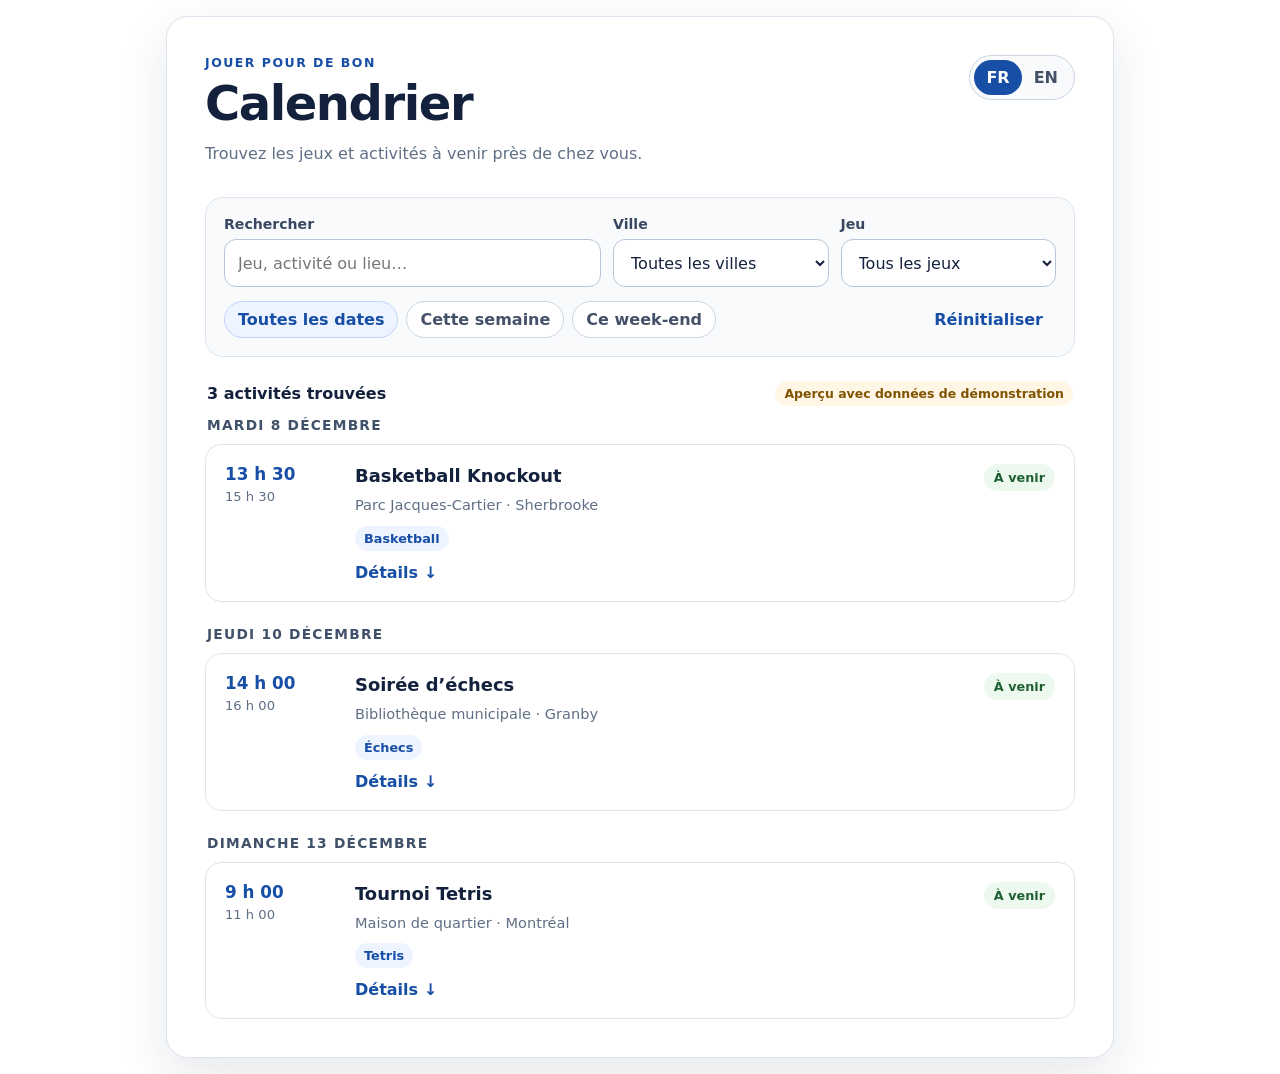
==== index.html @ 438f0da7 "Bust calendar asset cache after rollback" ====
<!doctype html>
<html lang="fr">
<head>
  <meta charset="utf-8" />
  <meta name="viewport" content="width=device-width, initial-scale=1" />
  <title>Calendrier — Jouer pour de bon</title>
  <link rel="stylesheet" href="styles.css?v=20260806-2207" />
</head>
<body>
  <main class="calendar-shell">
    <section class="calendar-card" aria-labelledby="calendarTitle">
      <div class="top-bar">
        <div>
          <p class="eyebrow" data-i18n="eyebrow">Jouer pour de bon</p>
          <h1 id="calendarTitle" data-i18n="title">Calendrier</h1>
          <p class="intro" data-i18n="intro">Trouvez les jeux et activités à venir près de chez vous.</p>
        </div>
        <div class="language-toggle" aria-label="Language / Langue">
          <button class="language-button active" type="button" data-lang="fr" aria-pressed="true">FR</button>
          <button class="language-button" type="button" data-lang="en" aria-pressed="false">EN</button>
        </div>
      </div>

      <section class="controls" aria-label="Calendar filters / Filtres du calendrier">
        <div class="search-row">
          <div class="field">
            <label for="searchInput" data-i18n="searchLabel">Rechercher</label>
            <input id="searchInput" type="search" autocomplete="off" placeholder="Jeu, activité ou lieu…" data-i18n-placeholder="searchPlaceholder" />
          </div>
          <div class="field">
            <label for="citySelect" data-i18n="cityLabel">Ville</label>
            <select id="citySelect"></select>
          </div>
          <div class="field">
            <label for="gameSelect" data-i18n="gameLabel">Jeu</label>
            <select id="gameSelect"></select>
          </div>
        </div>

        <div class="date-row">
          <div class="date-filters" role="group" aria-label="Date range / Période">
            <button class="filter-chip active" type="button" data-range="all" data-i18n="allDates">Toutes les dates</button>
            <button class="filter-chip" type="button" data-range="week" data-i18n="thisWeek">Cette semaine</button>
            <button class="filter-chip" type="button" data-range="weekend" data-i18n="thisWeekend">Ce week-end</button>
          </div>
          <button id="resetButton" class="reset-button" type="button" data-i18n="reset">Réinitialiser</button>
        </div>
      </section>

      <div class="status-row">
        <p id="resultCount" class="result-count" aria-live="polite"></p>
        <span id="connectionNote" class="connection-note" data-i18n="demoMode">Aperçu avec données de démonstration</span>
      </div>

      <div id="message" class="message" hidden></div>
      <div id="events" class="events" aria-live="polite"></div>
    </section>
  </main>

  <script src="i18n.js?v=20260806-2207"></script>
  <script src="demo.js?v=20260806-2207"></script>
  <script src="render.js?v=20260806-2207"></script>
  <script src="script.js?v=20260806-2207"></script>
</body>
</html>
---- styles.css ----
* { box-sizing: border-box; }

:root {
  font-family: Inter, ui-sans-serif, system-ui, -apple-system, BlinkMacSystemFont, "Segoe UI", sans-serif;
  color: #14213d;
  background: transparent;
  font-synthesis: none;
  --blue: #174ea6;
  --blue-bright: #1a66ff;
  --blue-soft: #eef4ff;
  --ink: #14213d;
  --muted: #5f6f86;
  --line: #dce4ef;
  --surface: #ffffff;
  --surface-soft: #f8fafc;
  --success-bg: #edf8ef;
  --success-text: #1f6033;
  --danger: #a61b1b;
  --shadow: 0 18px 50px rgba(20, 33, 61, 0.10);
}

body {
  margin: 0;
  min-width: 320px;
  background: transparent;
}

button, input, select { font: inherit; }
button, select { cursor: pointer; }

.calendar-shell {
  width: min(100%, 980px);
  margin: 0 auto;
  padding: 16px;
}

.calendar-card {
  background: var(--surface);
  border: 1px solid var(--line);
  border-radius: 22px;
  padding: clamp(20px, 4vw, 38px);
  box-shadow: var(--shadow);
}

.top-bar {
  display: flex;
  align-items: flex-start;
  justify-content: space-between;
  gap: 18px;
}

.eyebrow {
  margin: 0 0 8px;
  color: var(--blue);
  font-size: .78rem;
  font-weight: 850;
  letter-spacing: .12em;
  text-transform: uppercase;
}

h1 {
  margin: 0;
  font-size: clamp(1.9rem, 5vw, 3rem);
  line-height: 1.05;
  letter-spacing: -.03em;
}

.intro {
  max-width: 720px;
  margin: 14px 0 0;
  color: var(--muted);
  line-height: 1.55;
}

.language-toggle {
  display: inline-flex;
  flex: 0 0 auto;
  padding: 4px;
  border: 1px solid #cbd5e1;
  border-radius: 999px;
  background: var(--surface-soft);
}

.language-button {
  min-width: 45px;
  border: 0;
  border-radius: 999px;
  padding: 8px 12px;
  color: #445168;
  background: transparent;
  font-weight: 800;
}

.language-button.active {
  color: #fff;
  background: var(--blue);
}

.controls {
  display: grid;
  gap: 14px;
  margin-top: 30px;
  padding: 18px;
  border: 1px solid var(--line);
  border-radius: 18px;
  background: var(--surface-soft);
}

.search-row {
  display: grid;
  grid-template-columns: minmax(0, 1.4fr) minmax(170px, .8fr) minmax(170px, .8fr);
  gap: 12px;
}

.field {
  display: grid;
  gap: 7px;
}

label {
  font-size: .88rem;
  font-weight: 800;
  color: #394860;
}

input, select {
  width: 100%;
  min-height: 48px;
  border: 1px solid #b8c5d6;
  border-radius: 12px;
  padding: 10px 13px;
  color: var(--ink);
  background: #fff;
}

input:focus, select:focus {
  outline: 3px solid rgba(26, 102, 255, .16);
  border-color: var(--blue-bright);
}

.date-row {
  display: flex;
  align-items: center;
  justify-content: space-between;
  gap: 12px;
  flex-wrap: wrap;
}

.date-filters {
  display: flex;
  gap: 8px;
  flex-wrap: wrap;
}

.filter-chip, .reset-button {
  border: 1px solid #cbd5e1;
  border-radius: 999px;
  padding: 8px 13px;
  color: #445168;
  background: #fff;
  font-weight: 750;
}

.filter-chip.active {
  border-color: #bfd2fb;
  color: var(--blue);
  background: var(--blue-soft);
}

.reset-button {
  border: 0;
  color: var(--blue);
  background: transparent;
}

.status-row {
  display: flex;
  align-items: center;
  justify-content: space-between;
  gap: 12px;
  margin: 22px 2px 10px;
  min-height: 28px;
}

.result-count {
  margin: 0;
  font-weight: 800;
}

.connection-note {
  display: none;
  padding: 5px 9px;
  border-radius: 999px;
  color: #805300;
  background: #fff6e5;
  font-size: .78rem;
  font-weight: 800;
}

.connection-note.visible { display: inline-flex; }

.message {
  margin: 18px 0 0;
  padding: 14px 16px;
  border-radius: 12px;
  background: var(--surface-soft);
  color: var(--muted);
  line-height: 1.45;
}

.message.error {
  color: #991b1b;
  background: #fdecec;
}

.events { display: grid; gap: 24px; }

.day-group {
  display: grid;
  gap: 11px;
}

.day-heading {
  margin: 0;
  padding: 0 2px;
  color: #40516a;
  font-size: .86rem;
  font-weight: 900;
  letter-spacing: .09em;
  text-transform: uppercase;
}

.event-card {
  border: 1px solid var(--line);
  border-radius: 16px;
  background: #fff;
  overflow: hidden;
  transition: transform 160ms ease, box-shadow 160ms ease, border-color 160ms ease;
}

.event-card:hover {
  transform: translateY(-1px);
  border-color: #c8d5e6;
  box-shadow: 0 10px 28px rgba(20, 33, 61, .08);
}

.event-main {
  display: grid;
  grid-template-columns: 112px minmax(0, 1fr) auto;
  gap: 18px;
  align-items: center;
  padding: 19px;
}

.event-time {
  display: grid;
  gap: 5px;
  align-self: start;
}

.event-time strong {
  color: var(--blue);
  font-size: 1.05rem;
}

.event-time span {
  color: var(--muted);
  font-size: .82rem;
}

.event-content { min-width: 0; }

.event-title {
  margin: 0;
  font-size: 1.12rem;
  line-height: 1.3;
}

.event-meta {
  display: flex;
  flex-wrap: wrap;
  gap: 6px 12px;
  margin-top: 8px;
  color: var(--muted);
  font-size: .91rem;
  line-height: 1.4;
}

.game-tags {
  display: flex;
  flex-wrap: wrap;
  gap: 6px;
  margin-top: 10px;
}

.game-tag {
  padding: 5px 9px;
  border-radius: 999px;
  color: var(--blue);
  background: var(--blue-soft);
  font-size: .8rem;
  font-weight: 800;
}

.event-status {
  align-self: start;
  white-space: nowrap;
  padding: 6px 10px;
  border-radius: 999px;
  color: var(--success-text);
  background: var(--success-bg);
  font-size: .8rem;
  font-weight: 850;
}

.details-button {
  display: inline-flex;
  align-items: center;
  gap: 6px;
  margin-top: 12px;
  border: 0;
  padding: 0;
  color: var(--blue);
  background: transparent;
  font-weight: 850;
}

.event-details {
  display: none;
  padding: 0 19px 19px 149px;
  color: #52627a;
  line-height: 1.55;
}

.event-details.open { display: block; }
.event-details p { margin: 0; }

button:focus-visible {
  outline: 3px solid rgba(26, 102, 255, .30);
  outline-offset: 3px;
}

.sr-only {
  position: absolute;
  width: 1px;
  height: 1px;
  padding: 0;
  margin: -1px;
  overflow: hidden;
  clip: rect(0, 0, 0, 0);
  white-space: nowrap;
  border: 0;
}

@media (max-width: 760px) {
  .calendar-shell { padding: 10px; }
  .calendar-card { border-radius: 17px; padding: 20px; }
  .top-bar { flex-direction: column-reverse; }
  .language-toggle { align-self: flex-end; }
  .search-row { grid-template-columns: 1fr; }
  .event-main { grid-template-columns: 1fr; gap: 10px; }
  .event-time { grid-template-columns: auto auto; justify-content: start; align-items: baseline; gap: 8px; }
  .event-status { justify-self: start; }
  .event-details { padding: 0 19px 19px; }
}
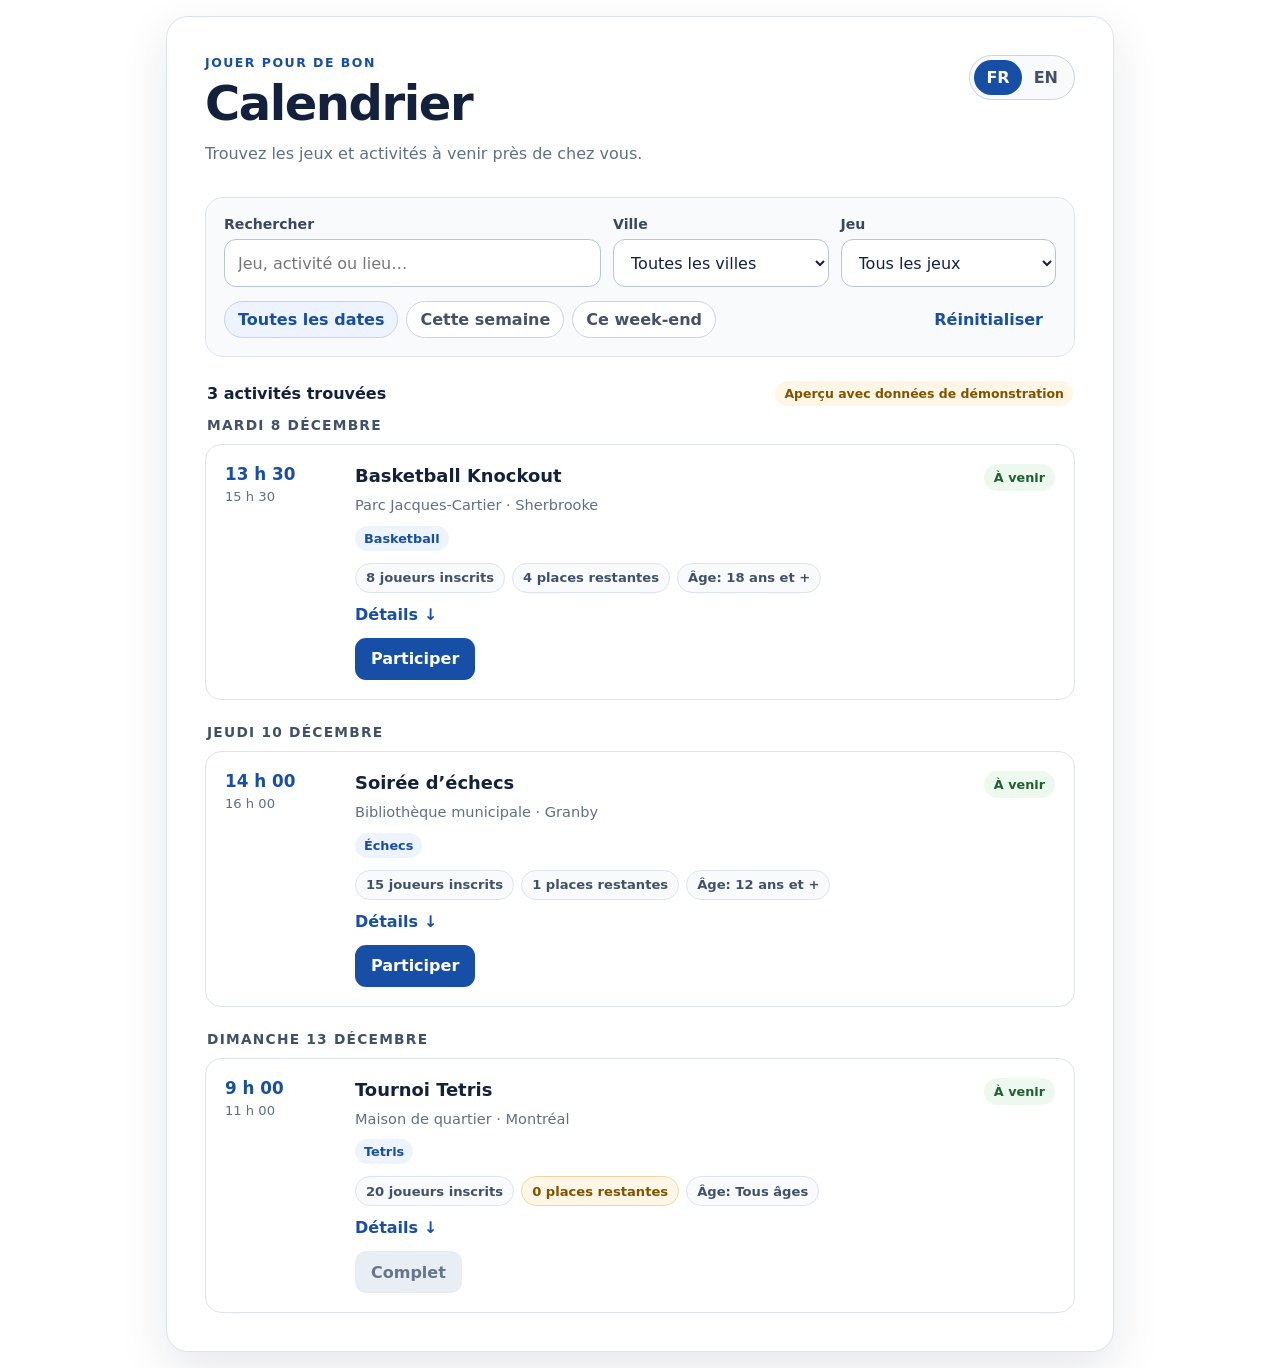
==== commit 59c0e39e: "Load calendar availability UI" ====
--- a/index.html
+++ b/index.html
@@ -4,7 +4,8 @@
   <meta charset="utf-8" />
   <meta name="viewport" content="width=device-width, initial-scale=1" />
   <title>Calendrier — Jouer pour de bon</title>
-  <link rel="stylesheet" href="styles.css?v=20260806-2207" />
+  <link rel="stylesheet" href="styles.css?v=20260806-2214" />
+  <link rel="stylesheet" href="availability.css?v=20260806-2214" />
 </head>
 <body>
   <main class="calendar-shell">
@@ -57,9 +58,9 @@
     </section>
   </main>
 
-  <script src="i18n.js?v=20260806-2207"></script>
-  <script src="demo.js?v=20260806-2207"></script>
-  <script src="render.js?v=20260806-2207"></script>
-  <script src="script.js?v=20260806-2207"></script>
+  <script src="i18n.js?v=20260806-2214"></script>
+  <script src="demo.js?v=20260806-2214"></script>
+  <script src="render.js?v=20260806-2214"></script>
+  <script src="script.js?v=20260806-2214"></script>
 </body>
 </html>
--- a/availability.css
+++ b/availability.css
@@ -0,0 +1,53 @@
+.event-facts {
+  display: flex;
+  flex-wrap: wrap;
+  gap: 7px;
+  margin-top: 12px;
+}
+
+.event-fact {
+  display: inline-flex;
+  align-items: center;
+  min-height: 30px;
+  padding: 5px 10px;
+  border: 1px solid #dce4ef;
+  border-radius: 999px;
+  color: #40516a;
+  background: #f8fafc;
+  font-size: .82rem;
+  font-weight: 750;
+}
+
+.event-fact.alert {
+  border-color: #f0d6a5;
+  color: #805300;
+  background: #fff6e5;
+}
+
+.event-actions {
+  display: flex;
+  gap: 10px;
+  margin-top: 14px;
+}
+
+.join-button {
+  display: inline-flex;
+  align-items: center;
+  justify-content: center;
+  min-height: 42px;
+  border-radius: 11px;
+  padding: 9px 16px;
+  color: #fff;
+  background: #174ea6;
+  font-weight: 850;
+  text-decoration: none;
+}
+
+.join-button:hover { filter: brightness(1.08); }
+.join-button:focus-visible { outline: 3px solid rgba(26, 102, 255, .30); outline-offset: 3px; }
+
+.join-button.disabled {
+  color: #66758a;
+  background: #e9eef5;
+  cursor: not-allowed;
+}
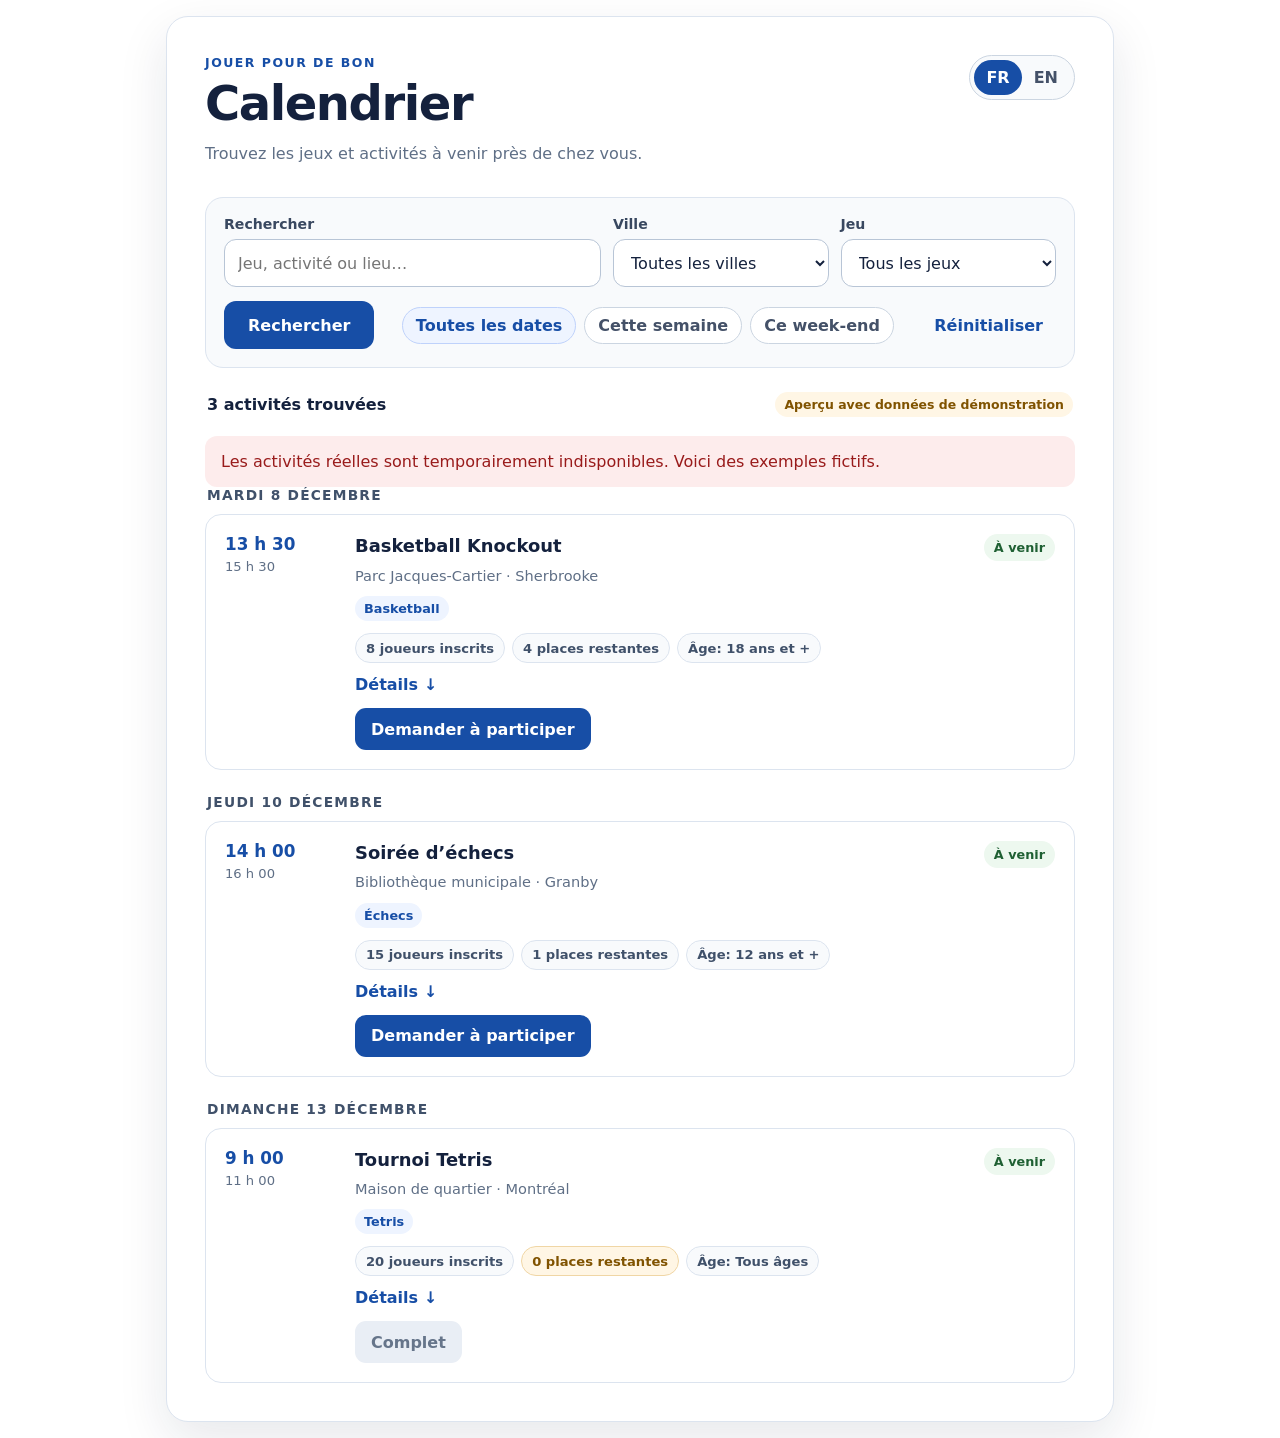
==== commit cc2a5459: "Show sample events and add search and safe request-to-join controls" ====
--- a/index.html
+++ b/index.html
@@ -1,66 +1,67 @@
-<!doctype html>
-<html lang="fr">
-<head>
-  <meta charset="utf-8" />
-  <meta name="viewport" content="width=device-width, initial-scale=1" />
-  <title>Calendrier — Jouer pour de bon</title>
-  <link rel="stylesheet" href="styles.css?v=20260806-2214" />
-  <link rel="stylesheet" href="availability.css?v=20260806-2214" />
-</head>
-<body>
-  <main class="calendar-shell">
-    <section class="calendar-card" aria-labelledby="calendarTitle">
-      <div class="top-bar">
-        <div>
-          <p class="eyebrow" data-i18n="eyebrow">Jouer pour de bon</p>
-          <h1 id="calendarTitle" data-i18n="title">Calendrier</h1>
-          <p class="intro" data-i18n="intro">Trouvez les jeux et activités à venir près de chez vous.</p>
-        </div>
-        <div class="language-toggle" aria-label="Language / Langue">
-          <button class="language-button active" type="button" data-lang="fr" aria-pressed="true">FR</button>
-          <button class="language-button" type="button" data-lang="en" aria-pressed="false">EN</button>
-        </div>
-      </div>
-
-      <section class="controls" aria-label="Calendar filters / Filtres du calendrier">
-        <div class="search-row">
-          <div class="field">
-            <label for="searchInput" data-i18n="searchLabel">Rechercher</label>
-            <input id="searchInput" type="search" autocomplete="off" placeholder="Jeu, activité ou lieu…" data-i18n-placeholder="searchPlaceholder" />
-          </div>
-          <div class="field">
-            <label for="citySelect" data-i18n="cityLabel">Ville</label>
-            <select id="citySelect"></select>
-          </div>
-          <div class="field">
-            <label for="gameSelect" data-i18n="gameLabel">Jeu</label>
-            <select id="gameSelect"></select>
-          </div>
-        </div>
-
+<!doctype html>
+<html lang="fr">
+<head>
+  <meta charset="utf-8" />
+  <meta name="viewport" content="width=device-width, initial-scale=1" />
+  <title>Calendrier — Jouer pour de bon</title>
+  <link rel="stylesheet" href="styles.css?v=20260921-001" />
+  <link rel="stylesheet" href="availability.css?v=20260921-001" />
+</head>
+<body>
+  <main class="calendar-shell">
+    <section class="calendar-card" aria-labelledby="calendarTitle">
+      <div class="top-bar">
+        <div>
+          <p class="eyebrow" data-i18n="eyebrow">Jouer pour de bon</p>
+          <h1 id="calendarTitle" data-i18n="title">Calendrier</h1>
+          <p class="intro" data-i18n="intro">Trouvez les jeux et activités à venir près de chez vous.</p>
+        </div>
+        <div class="language-toggle" aria-label="Language / Langue">
+          <button class="language-button active" type="button" data-lang="fr" aria-pressed="true">FR</button>
+          <button class="language-button" type="button" data-lang="en" aria-pressed="false">EN</button>
+        </div>
+      </div>
+
+      <form id="searchForm" class="controls" role="search" aria-label="Calendar filters / Filtres du calendrier">
+        <div class="search-row">
+          <div class="field">
+            <label for="searchInput" data-i18n="searchLabel">Rechercher</label>
+            <input id="searchInput" type="search" autocomplete="off" placeholder="Jeu, activité ou lieu…" data-i18n-placeholder="searchPlaceholder" />
+          </div>
+          <div class="field">
+            <label for="citySelect" data-i18n="cityLabel">Ville</label>
+            <select id="citySelect"></select>
+          </div>
+          <div class="field">
+            <label for="gameSelect" data-i18n="gameLabel">Jeu</label>
+            <select id="gameSelect"></select>
+          </div>
+        </div>
+
         <div class="date-row">
-          <div class="date-filters" role="group" aria-label="Date range / Période">
-            <button class="filter-chip active" type="button" data-range="all" data-i18n="allDates">Toutes les dates</button>
-            <button class="filter-chip" type="button" data-range="week" data-i18n="thisWeek">Cette semaine</button>
-            <button class="filter-chip" type="button" data-range="weekend" data-i18n="thisWeekend">Ce week-end</button>
-          </div>
-          <button id="resetButton" class="reset-button" type="button" data-i18n="reset">Réinitialiser</button>
-        </div>
-      </section>
-
-      <div class="status-row">
-        <p id="resultCount" class="result-count" aria-live="polite"></p>
-        <span id="connectionNote" class="connection-note" data-i18n="demoMode">Aperçu avec données de démonstration</span>
-      </div>
-
-      <div id="message" class="message" hidden></div>
-      <div id="events" class="events" aria-live="polite"></div>
-    </section>
-  </main>
-
-  <script src="i18n.js?v=20260806-2214"></script>
-  <script src="demo.js?v=20260806-2214"></script>
-  <script src="render.js?v=20260806-2214"></script>
-  <script src="script.js?v=20260806-2214"></script>
-</body>
+          <button id="searchButton" class="search-button" type="submit" data-i18n="searchLabel">Rechercher</button>
+          <div class="date-filters" role="group" aria-label="Date range / Période">
+            <button class="filter-chip active" type="button" data-range="all" data-i18n="allDates">Toutes les dates</button>
+            <button class="filter-chip" type="button" data-range="week" data-i18n="thisWeek">Cette semaine</button>
+            <button class="filter-chip" type="button" data-range="weekend" data-i18n="thisWeekend">Ce week-end</button>
+          </div>
+          <button id="resetButton" class="reset-button" type="button" data-i18n="reset">Réinitialiser</button>
+        </div>
+      </form>
+
+      <div class="status-row">
+        <p id="resultCount" class="result-count" aria-live="polite"></p>
+        <span id="connectionNote" class="connection-note" data-i18n="demoMode">Aperçu avec données de démonstration</span>
+      </div>
+
+      <div id="message" class="message" hidden></div>
+      <div id="events" class="events" aria-live="polite"></div>
+    </section>
+  </main>
+
+  <script src="i18n.js?v=20260921-001"></script>
+  <script src="demo.js?v=20260921-001"></script>
+  <script src="render.js?v=20260921-001"></script>
+  <script src="script.js?v=20260921-001"></script>
+</body>
 </html>
--- a/styles.css
+++ b/styles.css
@@ -1,365 +1,378 @@
-* { box-sizing: border-box; }
-
-:root {
-  font-family: Inter, ui-sans-serif, system-ui, -apple-system, BlinkMacSystemFont, "Segoe UI", sans-serif;
-  color: #14213d;
-  background: transparent;
-  font-synthesis: none;
-  --blue: #174ea6;
-  --blue-bright: #1a66ff;
-  --blue-soft: #eef4ff;
-  --ink: #14213d;
-  --muted: #5f6f86;
-  --line: #dce4ef;
-  --surface: #ffffff;
-  --surface-soft: #f8fafc;
-  --success-bg: #edf8ef;
-  --success-text: #1f6033;
-  --danger: #a61b1b;
-  --shadow: 0 18px 50px rgba(20, 33, 61, 0.10);
+* { box-sizing: border-box; }
+
+:root {
+  font-family: Inter, ui-sans-serif, system-ui, -apple-system, BlinkMacSystemFont, "Segoe UI", sans-serif;
+  color: #14213d;
+  background: transparent;
+  font-synthesis: none;
+  --blue: #174ea6;
+  --blue-bright: #1a66ff;
+  --blue-soft: #eef4ff;
+  --ink: #14213d;
+  --muted: #5f6f86;
+  --line: #dce4ef;
+  --surface: #ffffff;
+  --surface-soft: #f8fafc;
+  --success-bg: #edf8ef;
+  --success-text: #1f6033;
+  --danger: #a61b1b;
+  --shadow: 0 18px 50px rgba(20, 33, 61, 0.10);
+}
+
+body {
+  margin: 0;
+  min-width: 320px;
+  background: transparent;
+}
+
+button, input, select { font: inherit; }
+button, select { cursor: pointer; }
+
+.calendar-shell {
+  width: min(100%, 980px);
+  margin: 0 auto;
+  padding: 16px;
+}
+
+.calendar-card {
+  background: var(--surface);
+  border: 1px solid var(--line);
+  border-radius: 22px;
+  padding: clamp(20px, 4vw, 38px);
+  box-shadow: var(--shadow);
+}
+
+.top-bar {
+  display: flex;
+  align-items: flex-start;
+  justify-content: space-between;
+  gap: 18px;
+}
+
+.eyebrow {
+  margin: 0 0 8px;
+  color: var(--blue);
+  font-size: .78rem;
+  font-weight: 850;
+  letter-spacing: .12em;
+  text-transform: uppercase;
+}
+
+h1 {
+  margin: 0;
+  font-size: clamp(1.9rem, 5vw, 3rem);
+  line-height: 1.05;
+  letter-spacing: -.03em;
+}
+
+.intro {
+  max-width: 720px;
+  margin: 14px 0 0;
+  color: var(--muted);
+  line-height: 1.55;
+}
+
+.language-toggle {
+  display: inline-flex;
+  flex: 0 0 auto;
+  padding: 4px;
+  border: 1px solid #cbd5e1;
+  border-radius: 999px;
+  background: var(--surface-soft);
+}
+
+.language-button {
+  min-width: 45px;
+  border: 0;
+  border-radius: 999px;
+  padding: 8px 12px;
+  color: #445168;
+  background: transparent;
+  font-weight: 800;
+}
+
+.language-button.active {
+  color: #fff;
+  background: var(--blue);
+}
+
+.controls {
+  display: grid;
+  gap: 14px;
+  margin-top: 30px;
+  padding: 18px;
+  border: 1px solid var(--line);
+  border-radius: 18px;
+  background: var(--surface-soft);
+}
+
+.search-row {
+  display: grid;
+  grid-template-columns: minmax(0, 1.4fr) minmax(170px, .8fr) minmax(170px, .8fr);
+  gap: 12px;
+}
+
+.field {
+  display: grid;
+  gap: 7px;
+}
+
+label {
+  font-size: .88rem;
+  font-weight: 800;
+  color: #394860;
+}
+
+input, select {
+  width: 100%;
+  min-height: 48px;
+  border: 1px solid #b8c5d6;
+  border-radius: 12px;
+  padding: 10px 13px;
+  color: var(--ink);
+  background: #fff;
+}
+
+input:focus, select:focus {
+  outline: 3px solid rgba(26, 102, 255, .16);
+  border-color: var(--blue-bright);
+}
+
+.date-row {
+  display: flex;
+  align-items: center;
+  justify-content: space-between;
+  gap: 12px;
+  flex-wrap: wrap;
+}
+
+.date-filters {
+  display: flex;
+  gap: 8px;
+  flex-wrap: wrap;
+}
+
+.filter-chip, .reset-button {
+  border: 1px solid #cbd5e1;
+  border-radius: 999px;
+  padding: 8px 13px;
+  color: #445168;
+  background: #fff;
+  font-weight: 750;
+}
+
+.filter-chip.active {
+  border-color: #bfd2fb;
+  color: var(--blue);
+  background: var(--blue-soft);
+}
+
+.reset-button {
+  border: 0;
+  color: var(--blue);
+  background: transparent;
 }
 
-body {
-  margin: 0;
-  min-width: 320px;
-  background: transparent;
-}
-
-button, input, select { font: inherit; }
-button, select { cursor: pointer; }
-
-.calendar-shell {
-  width: min(100%, 980px);
-  margin: 0 auto;
-  padding: 16px;
-}
-
-.calendar-card {
-  background: var(--surface);
-  border: 1px solid var(--line);
-  border-radius: 22px;
-  padding: clamp(20px, 4vw, 38px);
-  box-shadow: var(--shadow);
-}
-
-.top-bar {
-  display: flex;
-  align-items: flex-start;
-  justify-content: space-between;
-  gap: 18px;
-}
-
-.eyebrow {
-  margin: 0 0 8px;
-  color: var(--blue);
-  font-size: .78rem;
-  font-weight: 850;
-  letter-spacing: .12em;
-  text-transform: uppercase;
-}
-
-h1 {
-  margin: 0;
-  font-size: clamp(1.9rem, 5vw, 3rem);
-  line-height: 1.05;
-  letter-spacing: -.03em;
-}
-
-.intro {
-  max-width: 720px;
-  margin: 14px 0 0;
-  color: var(--muted);
-  line-height: 1.55;
-}
-
-.language-toggle {
-  display: inline-flex;
-  flex: 0 0 auto;
-  padding: 4px;
-  border: 1px solid #cbd5e1;
-  border-radius: 999px;
-  background: var(--surface-soft);
-}
-
-.language-button {
-  min-width: 45px;
+.search-button {
+  min-height: 48px;
   border: 0;
-  border-radius: 999px;
-  padding: 8px 12px;
-  color: #445168;
-  background: transparent;
+  border-radius: 12px;
+  padding: 12px 24px;
+  background: var(--blue);
+  color: #fff;
   font-weight: 800;
 }
 
-.language-button.active {
-  color: #fff;
-  background: var(--blue);
-}
-
-.controls {
-  display: grid;
-  gap: 14px;
-  margin-top: 30px;
-  padding: 18px;
-  border: 1px solid var(--line);
-  border-radius: 18px;
-  background: var(--surface-soft);
-}
-
-.search-row {
-  display: grid;
-  grid-template-columns: minmax(0, 1.4fr) minmax(170px, .8fr) minmax(170px, .8fr);
-  gap: 12px;
-}
-
-.field {
-  display: grid;
-  gap: 7px;
-}
-
-label {
-  font-size: .88rem;
-  font-weight: 800;
-  color: #394860;
-}
-
-input, select {
-  width: 100%;
-  min-height: 48px;
-  border: 1px solid #b8c5d6;
-  border-radius: 12px;
-  padding: 10px 13px;
-  color: var(--ink);
-  background: #fff;
-}
-
-input:focus, select:focus {
-  outline: 3px solid rgba(26, 102, 255, .16);
-  border-color: var(--blue-bright);
-}
-
-.date-row {
-  display: flex;
-  align-items: center;
-  justify-content: space-between;
-  gap: 12px;
-  flex-wrap: wrap;
-}
-
-.date-filters {
-  display: flex;
-  gap: 8px;
-  flex-wrap: wrap;
-}
-
-.filter-chip, .reset-button {
-  border: 1px solid #cbd5e1;
-  border-radius: 999px;
-  padding: 8px 13px;
-  color: #445168;
-  background: #fff;
-  font-weight: 750;
-}
-
-.filter-chip.active {
-  border-color: #bfd2fb;
-  color: var(--blue);
-  background: var(--blue-soft);
-}
-
-.reset-button {
-  border: 0;
-  color: var(--blue);
-  background: transparent;
-}
-
-.status-row {
-  display: flex;
-  align-items: center;
-  justify-content: space-between;
-  gap: 12px;
-  margin: 22px 2px 10px;
-  min-height: 28px;
-}
-
-.result-count {
-  margin: 0;
-  font-weight: 800;
-}
-
-.connection-note {
-  display: none;
-  padding: 5px 9px;
-  border-radius: 999px;
-  color: #805300;
-  background: #fff6e5;
-  font-size: .78rem;
-  font-weight: 800;
-}
-
-.connection-note.visible { display: inline-flex; }
-
-.message {
-  margin: 18px 0 0;
-  padding: 14px 16px;
-  border-radius: 12px;
-  background: var(--surface-soft);
-  color: var(--muted);
-  line-height: 1.45;
-}
-
-.message.error {
-  color: #991b1b;
-  background: #fdecec;
-}
-
-.events { display: grid; gap: 24px; }
-
-.day-group {
-  display: grid;
-  gap: 11px;
-}
-
-.day-heading {
-  margin: 0;
-  padding: 0 2px;
-  color: #40516a;
-  font-size: .86rem;
-  font-weight: 900;
-  letter-spacing: .09em;
-  text-transform: uppercase;
-}
-
-.event-card {
-  border: 1px solid var(--line);
-  border-radius: 16px;
-  background: #fff;
-  overflow: hidden;
-  transition: transform 160ms ease, box-shadow 160ms ease, border-color 160ms ease;
-}
-
-.event-card:hover {
-  transform: translateY(-1px);
-  border-color: #c8d5e6;
-  box-shadow: 0 10px 28px rgba(20, 33, 61, .08);
-}
-
-.event-main {
-  display: grid;
-  grid-template-columns: 112px minmax(0, 1fr) auto;
-  gap: 18px;
-  align-items: center;
-  padding: 19px;
-}
-
-.event-time {
-  display: grid;
-  gap: 5px;
-  align-self: start;
-}
-
-.event-time strong {
-  color: var(--blue);
-  font-size: 1.05rem;
-}
-
-.event-time span {
-  color: var(--muted);
-  font-size: .82rem;
-}
-
-.event-content { min-width: 0; }
-
-.event-title {
-  margin: 0;
-  font-size: 1.12rem;
-  line-height: 1.3;
-}
-
-.event-meta {
-  display: flex;
-  flex-wrap: wrap;
-  gap: 6px 12px;
-  margin-top: 8px;
-  color: var(--muted);
-  font-size: .91rem;
-  line-height: 1.4;
-}
-
-.game-tags {
-  display: flex;
-  flex-wrap: wrap;
-  gap: 6px;
-  margin-top: 10px;
-}
-
-.game-tag {
-  padding: 5px 9px;
-  border-radius: 999px;
-  color: var(--blue);
-  background: var(--blue-soft);
-  font-size: .8rem;
-  font-weight: 800;
-}
-
-.event-status {
-  align-self: start;
-  white-space: nowrap;
-  padding: 6px 10px;
-  border-radius: 999px;
-  color: var(--success-text);
-  background: var(--success-bg);
-  font-size: .8rem;
-  font-weight: 850;
-}
-
-.details-button {
-  display: inline-flex;
-  align-items: center;
-  gap: 6px;
-  margin-top: 12px;
-  border: 0;
-  padding: 0;
-  color: var(--blue);
-  background: transparent;
-  font-weight: 850;
-}
-
-.event-details {
-  display: none;
-  padding: 0 19px 19px 149px;
-  color: #52627a;
-  line-height: 1.55;
-}
-
-.event-details.open { display: block; }
-.event-details p { margin: 0; }
-
-button:focus-visible {
-  outline: 3px solid rgba(26, 102, 255, .30);
-  outline-offset: 3px;
-}
-
-.sr-only {
-  position: absolute;
-  width: 1px;
-  height: 1px;
-  padding: 0;
-  margin: -1px;
-  overflow: hidden;
-  clip: rect(0, 0, 0, 0);
-  white-space: nowrap;
-  border: 0;
-}
-
-@media (max-width: 760px) {
-  .calendar-shell { padding: 10px; }
-  .calendar-card { border-radius: 17px; padding: 20px; }
-  .top-bar { flex-direction: column-reverse; }
-  .language-toggle { align-self: flex-end; }
-  .search-row { grid-template-columns: 1fr; }
-  .event-main { grid-template-columns: 1fr; gap: 10px; }
-  .event-time { grid-template-columns: auto auto; justify-content: start; align-items: baseline; gap: 8px; }
-  .event-status { justify-self: start; }
-  .event-details { padding: 0 19px 19px; }
-}
+.search-button:hover { background: #123e84; }
+.status-row { flex-wrap: wrap; }
+
+.status-row {
+  display: flex;
+  align-items: center;
+  justify-content: space-between;
+  gap: 12px;
+  margin: 22px 2px 10px;
+  min-height: 28px;
+}
+
+.result-count {
+  margin: 0;
+  font-weight: 800;
+}
+
+.connection-note {
+  display: none;
+  padding: 5px 9px;
+  border-radius: 999px;
+  color: #805300;
+  background: #fff6e5;
+  font-size: .78rem;
+  font-weight: 800;
+}
+
+.connection-note.visible { display: inline-flex; }
+
+.message {
+  margin: 18px 0 0;
+  padding: 14px 16px;
+  border-radius: 12px;
+  background: var(--surface-soft);
+  color: var(--muted);
+  line-height: 1.45;
+}
+
+.message.error {
+  color: #991b1b;
+  background: #fdecec;
+}
+
+.events { display: grid; gap: 24px; }
+
+.day-group {
+  display: grid;
+  gap: 11px;
+}
+
+.day-heading {
+  margin: 0;
+  padding: 0 2px;
+  color: #40516a;
+  font-size: .86rem;
+  font-weight: 900;
+  letter-spacing: .09em;
+  text-transform: uppercase;
+}
+
+.event-card {
+  border: 1px solid var(--line);
+  border-radius: 16px;
+  background: #fff;
+  overflow: hidden;
+  transition: transform 160ms ease, box-shadow 160ms ease, border-color 160ms ease;
+}
+
+.event-card:hover {
+  transform: translateY(-1px);
+  border-color: #c8d5e6;
+  box-shadow: 0 10px 28px rgba(20, 33, 61, .08);
+}
+
+.event-main {
+  display: grid;
+  grid-template-columns: 112px minmax(0, 1fr) auto;
+  gap: 18px;
+  align-items: center;
+  padding: 19px;
+}
+
+.event-time {
+  display: grid;
+  gap: 5px;
+  align-self: start;
+}
+
+.event-time strong {
+  color: var(--blue);
+  font-size: 1.05rem;
+}
+
+.event-time span {
+  color: var(--muted);
+  font-size: .82rem;
+}
+
+.event-content { min-width: 0; }
+
+.event-title {
+  margin: 0;
+  font-size: 1.12rem;
+  line-height: 1.3;
+}
+
+.event-meta {
+  display: flex;
+  flex-wrap: wrap;
+  gap: 6px 12px;
+  margin-top: 8px;
+  color: var(--muted);
+  font-size: .91rem;
+  line-height: 1.4;
+}
+
+.game-tags {
+  display: flex;
+  flex-wrap: wrap;
+  gap: 6px;
+  margin-top: 10px;
+}
+
+.game-tag {
+  padding: 5px 9px;
+  border-radius: 999px;
+  color: var(--blue);
+  background: var(--blue-soft);
+  font-size: .8rem;
+  font-weight: 800;
+}
+
+.event-status {
+  align-self: start;
+  white-space: nowrap;
+  padding: 6px 10px;
+  border-radius: 999px;
+  color: var(--success-text);
+  background: var(--success-bg);
+  font-size: .8rem;
+  font-weight: 850;
+}
+
+.details-button {
+  display: inline-flex;
+  align-items: center;
+  gap: 6px;
+  margin-top: 12px;
+  border: 0;
+  padding: 0;
+  color: var(--blue);
+  background: transparent;
+  font-weight: 850;
+}
+
+.event-details {
+  display: none;
+  padding: 0 19px 19px 149px;
+  color: #52627a;
+  line-height: 1.55;
+}
+
+.event-details.open { display: block; }
+.event-details p { margin: 0; }
+
+button:focus-visible {
+  outline: 3px solid rgba(26, 102, 255, .30);
+  outline-offset: 3px;
+}
+
+.sr-only {
+  position: absolute;
+  width: 1px;
+  height: 1px;
+  padding: 0;
+  margin: -1px;
+  overflow: hidden;
+  clip: rect(0, 0, 0, 0);
+  white-space: nowrap;
+  border: 0;
+}
+
+@media (max-width: 760px) {
+  .calendar-shell { padding: 10px; }
+  .calendar-card { border-radius: 17px; padding: 20px; }
+  .top-bar { flex-direction: column-reverse; }
+  .language-toggle { align-self: flex-end; }
+  .search-row { grid-template-columns: 1fr; }
+  .event-main { grid-template-columns: 1fr; gap: 10px; }
+  .event-time { grid-template-columns: auto auto; justify-content: start; align-items: baseline; gap: 8px; }
+  .event-status { justify-self: start; }
+  .event-details { padding: 0 19px 19px; }
+}
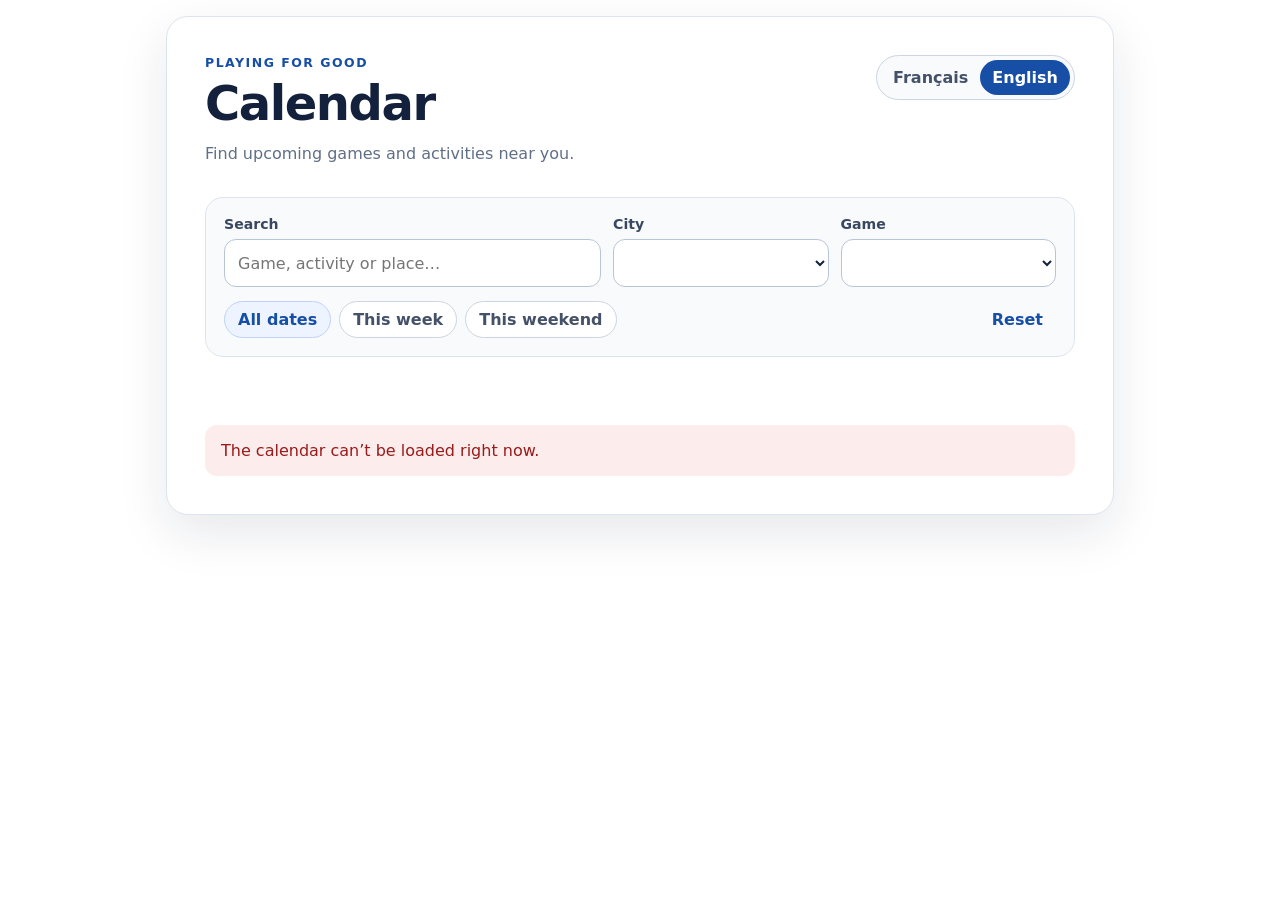
==== commit 3c2f0044: "Synchronize calendar language with Wix host" ====
--- a/index.html
+++ b/index.html
@@ -1,67 +1,66 @@
-<!doctype html>
-<html lang="fr">
-<head>
-  <meta charset="utf-8" />
-  <meta name="viewport" content="width=device-width, initial-scale=1" />
-  <title>Calendrier — Jouer pour de bon</title>
-  <link rel="stylesheet" href="styles.css?v=20260921-001" />
-  <link rel="stylesheet" href="availability.css?v=20260921-001" />
-</head>
-<body>
-  <main class="calendar-shell">
-    <section class="calendar-card" aria-labelledby="calendarTitle">
-      <div class="top-bar">
-        <div>
-          <p class="eyebrow" data-i18n="eyebrow">Jouer pour de bon</p>
-          <h1 id="calendarTitle" data-i18n="title">Calendrier</h1>
-          <p class="intro" data-i18n="intro">Trouvez les jeux et activités à venir près de chez vous.</p>
-        </div>
-        <div class="language-toggle" aria-label="Language / Langue">
-          <button class="language-button active" type="button" data-lang="fr" aria-pressed="true">FR</button>
-          <button class="language-button" type="button" data-lang="en" aria-pressed="false">EN</button>
-        </div>
-      </div>
-
-      <form id="searchForm" class="controls" role="search" aria-label="Calendar filters / Filtres du calendrier">
-        <div class="search-row">
-          <div class="field">
-            <label for="searchInput" data-i18n="searchLabel">Rechercher</label>
-            <input id="searchInput" type="search" autocomplete="off" placeholder="Jeu, activité ou lieu…" data-i18n-placeholder="searchPlaceholder" />
-          </div>
-          <div class="field">
-            <label for="citySelect" data-i18n="cityLabel">Ville</label>
-            <select id="citySelect"></select>
-          </div>
-          <div class="field">
-            <label for="gameSelect" data-i18n="gameLabel">Jeu</label>
-            <select id="gameSelect"></select>
-          </div>
-        </div>
-
+<!doctype html>
+<html lang="fr">
+<head>
+  <meta charset="utf-8" />
+  <meta name="viewport" content="width=device-width, initial-scale=1" />
+  <title>Calendrier — Jouer pour de bon</title>
+  <link rel="stylesheet" href="styles.css?v=20260807-1630" />
+  <link rel="stylesheet" href="availability.css?v=20260807-1630" />
+</head>
+<body>
+  <main class="calendar-shell">
+    <section class="calendar-card" aria-labelledby="calendarTitle">
+      <div class="top-bar">
+        <div>
+          <p class="eyebrow" data-i18n="eyebrow">Jouer pour de bon</p>
+          <h1 id="calendarTitle" data-i18n="title">Calendrier</h1>
+          <p class="intro" data-i18n="intro">Trouvez les jeux et activités à venir près de chez vous.</p>
+        </div>
+        <div class="language-toggle" role="group" data-i18n-aria-label="languageLabel" aria-label="Langue">
+          <button class="language-button active" type="button" data-lang="fr" aria-pressed="true" lang="fr">Français</button>
+          <button class="language-button" type="button" data-lang="en" aria-pressed="false" lang="en">English</button>
+        </div>
+      </div>
+
+      <section class="controls" data-i18n-aria-label="filtersLabel" aria-label="Filtres du calendrier">
+        <div class="search-row">
+          <div class="field">
+            <label for="searchInput" data-i18n="searchLabel">Rechercher</label>
+            <input id="searchInput" type="search" autocomplete="off" placeholder="Jeu, activité ou lieu…" data-i18n-placeholder="searchPlaceholder" />
+          </div>
+          <div class="field">
+            <label for="citySelect" data-i18n="cityLabel">Ville</label>
+            <select id="citySelect"></select>
+          </div>
+          <div class="field">
+            <label for="gameSelect" data-i18n="gameLabel">Jeu</label>
+            <select id="gameSelect"></select>
+          </div>
+        </div>
+
         <div class="date-row">
-          <button id="searchButton" class="search-button" type="submit" data-i18n="searchLabel">Rechercher</button>
-          <div class="date-filters" role="group" aria-label="Date range / Période">
-            <button class="filter-chip active" type="button" data-range="all" data-i18n="allDates">Toutes les dates</button>
-            <button class="filter-chip" type="button" data-range="week" data-i18n="thisWeek">Cette semaine</button>
-            <button class="filter-chip" type="button" data-range="weekend" data-i18n="thisWeekend">Ce week-end</button>
-          </div>
-          <button id="resetButton" class="reset-button" type="button" data-i18n="reset">Réinitialiser</button>
-        </div>
-      </form>
-
-      <div class="status-row">
-        <p id="resultCount" class="result-count" aria-live="polite"></p>
-        <span id="connectionNote" class="connection-note" data-i18n="demoMode">Aperçu avec données de démonstration</span>
-      </div>
-
-      <div id="message" class="message" hidden></div>
-      <div id="events" class="events" aria-live="polite"></div>
-    </section>
-  </main>
-
-  <script src="i18n.js?v=20260921-001"></script>
-  <script src="demo.js?v=20260921-001"></script>
-  <script src="render.js?v=20260921-001"></script>
-  <script src="script.js?v=20260921-001"></script>
-</body>
-</html>
+          <div class="date-filters" role="group" data-i18n-aria-label="rangeLabel" aria-label="Période">
+            <button class="filter-chip active" type="button" data-range="all" data-i18n="allDates">Toutes les dates</button>
+            <button class="filter-chip" type="button" data-range="week" data-i18n="thisWeek">Cette semaine</button>
+            <button class="filter-chip" type="button" data-range="weekend" data-i18n="thisWeekend">Ce week-end</button>
+          </div>
+          <button id="resetButton" class="reset-button" type="button" data-i18n="reset">Réinitialiser</button>
+        </div>
+      </section>
+
+      <div class="status-row">
+        <p id="resultCount" class="result-count" aria-live="polite"></p>
+        <span id="connectionNote" class="connection-note" data-i18n="demoMode">Aperçu avec données de démonstration</span>
+      </div>
+
+      <div id="message" class="message" hidden></div>
+      <div id="events" class="events" aria-live="polite"></div>
+    </section>
+  </main>
+
+  <script src="i18n.js?v=20260807-1630"></script>
+  <script src="demo.js?v=20260807-1630"></script>
+  <script src="render.js?v=20260807-1630"></script>
+  <script type="module" src="script.js?v=20260807-1630"></script>
+</body>
+</html>
--- a/styles.css
+++ b/styles.css
@@ -1,176 +1,176 @@
-* { box-sizing: border-box; }
-
-:root {
-  font-family: Inter, ui-sans-serif, system-ui, -apple-system, BlinkMacSystemFont, "Segoe UI", sans-serif;
-  color: #14213d;
-  background: transparent;
-  font-synthesis: none;
-  --blue: #174ea6;
-  --blue-bright: #1a66ff;
-  --blue-soft: #eef4ff;
-  --ink: #14213d;
-  --muted: #5f6f86;
-  --line: #dce4ef;
-  --surface: #ffffff;
-  --surface-soft: #f8fafc;
-  --success-bg: #edf8ef;
-  --success-text: #1f6033;
-  --danger: #a61b1b;
-  --shadow: 0 18px 50px rgba(20, 33, 61, 0.10);
-}
-
-body {
-  margin: 0;
-  min-width: 320px;
-  background: transparent;
-}
-
-button, input, select { font: inherit; }
-button, select { cursor: pointer; }
-
-.calendar-shell {
-  width: min(100%, 980px);
-  margin: 0 auto;
-  padding: 16px;
-}
-
-.calendar-card {
-  background: var(--surface);
-  border: 1px solid var(--line);
-  border-radius: 22px;
-  padding: clamp(20px, 4vw, 38px);
-  box-shadow: var(--shadow);
-}
-
-.top-bar {
-  display: flex;
-  align-items: flex-start;
-  justify-content: space-between;
-  gap: 18px;
-}
-
-.eyebrow {
-  margin: 0 0 8px;
-  color: var(--blue);
-  font-size: .78rem;
-  font-weight: 850;
-  letter-spacing: .12em;
-  text-transform: uppercase;
-}
-
-h1 {
-  margin: 0;
-  font-size: clamp(1.9rem, 5vw, 3rem);
-  line-height: 1.05;
-  letter-spacing: -.03em;
-}
-
-.intro {
-  max-width: 720px;
-  margin: 14px 0 0;
-  color: var(--muted);
-  line-height: 1.55;
-}
-
-.language-toggle {
-  display: inline-flex;
-  flex: 0 0 auto;
-  padding: 4px;
-  border: 1px solid #cbd5e1;
-  border-radius: 999px;
-  background: var(--surface-soft);
-}
-
-.language-button {
-  min-width: 45px;
-  border: 0;
-  border-radius: 999px;
-  padding: 8px 12px;
-  color: #445168;
-  background: transparent;
-  font-weight: 800;
-}
-
-.language-button.active {
-  color: #fff;
-  background: var(--blue);
-}
-
-.controls {
-  display: grid;
-  gap: 14px;
-  margin-top: 30px;
-  padding: 18px;
-  border: 1px solid var(--line);
-  border-radius: 18px;
-  background: var(--surface-soft);
-}
-
-.search-row {
-  display: grid;
-  grid-template-columns: minmax(0, 1.4fr) minmax(170px, .8fr) minmax(170px, .8fr);
-  gap: 12px;
-}
-
-.field {
-  display: grid;
-  gap: 7px;
-}
-
-label {
-  font-size: .88rem;
-  font-weight: 800;
-  color: #394860;
-}
-
-input, select {
-  width: 100%;
-  min-height: 48px;
-  border: 1px solid #b8c5d6;
-  border-radius: 12px;
-  padding: 10px 13px;
-  color: var(--ink);
-  background: #fff;
-}
-
-input:focus, select:focus {
-  outline: 3px solid rgba(26, 102, 255, .16);
-  border-color: var(--blue-bright);
-}
-
-.date-row {
-  display: flex;
-  align-items: center;
-  justify-content: space-between;
-  gap: 12px;
-  flex-wrap: wrap;
-}
-
-.date-filters {
-  display: flex;
-  gap: 8px;
-  flex-wrap: wrap;
-}
-
-.filter-chip, .reset-button {
-  border: 1px solid #cbd5e1;
-  border-radius: 999px;
-  padding: 8px 13px;
-  color: #445168;
-  background: #fff;
-  font-weight: 750;
-}
-
-.filter-chip.active {
-  border-color: #bfd2fb;
-  color: var(--blue);
-  background: var(--blue-soft);
-}
-
+* { box-sizing: border-box; }
+
+:root {
+  font-family: Inter, ui-sans-serif, system-ui, -apple-system, BlinkMacSystemFont, "Segoe UI", sans-serif;
+  color: #14213d;
+  background: transparent;
+  font-synthesis: none;
+  --blue: #174ea6;
+  --blue-bright: #1a66ff;
+  --blue-soft: #eef4ff;
+  --ink: #14213d;
+  --muted: #5f6f86;
+  --line: #dce4ef;
+  --surface: #ffffff;
+  --surface-soft: #f8fafc;
+  --success-bg: #edf8ef;
+  --success-text: #1f6033;
+  --danger: #a61b1b;
+  --shadow: 0 18px 50px rgba(20, 33, 61, 0.10);
+}
+
+body {
+  margin: 0;
+  min-width: 320px;
+  background: transparent;
+}
+
+button, input, select { font: inherit; }
+button, select { cursor: pointer; }
+
+.calendar-shell {
+  width: min(100%, 980px);
+  margin: 0 auto;
+  padding: 16px;
+}
+
+.calendar-card {
+  background: var(--surface);
+  border: 1px solid var(--line);
+  border-radius: 22px;
+  padding: clamp(20px, 4vw, 38px);
+  box-shadow: var(--shadow);
+}
+
+.top-bar {
+  display: flex;
+  align-items: flex-start;
+  justify-content: space-between;
+  gap: 18px;
+}
+
+.eyebrow {
+  margin: 0 0 8px;
+  color: var(--blue);
+  font-size: .78rem;
+  font-weight: 850;
+  letter-spacing: .12em;
+  text-transform: uppercase;
+}
+
+h1 {
+  margin: 0;
+  font-size: clamp(1.9rem, 5vw, 3rem);
+  line-height: 1.05;
+  letter-spacing: -.03em;
+}
+
+.intro {
+  max-width: 720px;
+  margin: 14px 0 0;
+  color: var(--muted);
+  line-height: 1.55;
+}
+
+.language-toggle {
+  display: inline-flex;
+  flex: 0 0 auto;
+  padding: 4px;
+  border: 1px solid #cbd5e1;
+  border-radius: 999px;
+  background: var(--surface-soft);
+}
+
+.language-button {
+  min-width: 45px;
+  border: 0;
+  border-radius: 999px;
+  padding: 8px 12px;
+  color: #445168;
+  background: transparent;
+  font-weight: 800;
+}
+
+.language-button.active {
+  color: #fff;
+  background: var(--blue);
+}
+
+.controls {
+  display: grid;
+  gap: 14px;
+  margin-top: 30px;
+  padding: 18px;
+  border: 1px solid var(--line);
+  border-radius: 18px;
+  background: var(--surface-soft);
+}
+
+.search-row {
+  display: grid;
+  grid-template-columns: minmax(0, 1.4fr) minmax(170px, .8fr) minmax(170px, .8fr);
+  gap: 12px;
+}
+
+.field {
+  display: grid;
+  gap: 7px;
+}
+
+label {
+  font-size: .88rem;
+  font-weight: 800;
+  color: #394860;
+}
+
+input, select {
+  width: 100%;
+  min-height: 48px;
+  border: 1px solid #b8c5d6;
+  border-radius: 12px;
+  padding: 10px 13px;
+  color: var(--ink);
+  background: #fff;
+}
+
+input:focus, select:focus {
+  outline: 3px solid rgba(26, 102, 255, .16);
+  border-color: var(--blue-bright);
+}
+
+.date-row {
+  display: flex;
+  align-items: center;
+  justify-content: space-between;
+  gap: 12px;
+  flex-wrap: wrap;
+}
+
+.date-filters {
+  display: flex;
+  gap: 8px;
+  flex-wrap: wrap;
+}
+
+.filter-chip, .reset-button {
+  border: 1px solid #cbd5e1;
+  border-radius: 999px;
+  padding: 8px 13px;
+  color: #445168;
+  background: #fff;
+  font-weight: 750;
+}
+
+.filter-chip.active {
+  border-color: #bfd2fb;
+  color: var(--blue);
+  background: var(--blue-soft);
+}
+
 .reset-button {
-  border: 0;
-  color: var(--blue);
-  background: transparent;
+  border: 0;
+  color: var(--blue);
+  background: transparent;
 }
 
 .search-button {
@@ -184,195 +184,196 @@
 }
 
 .search-button:hover { background: #123e84; }
+.search-button:disabled, .reset-button:disabled { opacity: .55; cursor: wait; }
 .status-row { flex-wrap: wrap; }
-
-.status-row {
-  display: flex;
-  align-items: center;
-  justify-content: space-between;
-  gap: 12px;
-  margin: 22px 2px 10px;
-  min-height: 28px;
-}
-
-.result-count {
-  margin: 0;
-  font-weight: 800;
-}
-
-.connection-note {
-  display: none;
-  padding: 5px 9px;
-  border-radius: 999px;
-  color: #805300;
-  background: #fff6e5;
-  font-size: .78rem;
-  font-weight: 800;
-}
-
-.connection-note.visible { display: inline-flex; }
-
-.message {
-  margin: 18px 0 0;
-  padding: 14px 16px;
-  border-radius: 12px;
-  background: var(--surface-soft);
-  color: var(--muted);
-  line-height: 1.45;
-}
-
-.message.error {
-  color: #991b1b;
-  background: #fdecec;
-}
-
-.events { display: grid; gap: 24px; }
-
-.day-group {
-  display: grid;
-  gap: 11px;
-}
-
-.day-heading {
-  margin: 0;
-  padding: 0 2px;
-  color: #40516a;
-  font-size: .86rem;
-  font-weight: 900;
-  letter-spacing: .09em;
-  text-transform: uppercase;
-}
-
-.event-card {
-  border: 1px solid var(--line);
-  border-radius: 16px;
-  background: #fff;
-  overflow: hidden;
-  transition: transform 160ms ease, box-shadow 160ms ease, border-color 160ms ease;
-}
-
-.event-card:hover {
-  transform: translateY(-1px);
-  border-color: #c8d5e6;
-  box-shadow: 0 10px 28px rgba(20, 33, 61, .08);
-}
-
-.event-main {
-  display: grid;
-  grid-template-columns: 112px minmax(0, 1fr) auto;
-  gap: 18px;
-  align-items: center;
-  padding: 19px;
-}
-
-.event-time {
-  display: grid;
-  gap: 5px;
-  align-self: start;
-}
-
-.event-time strong {
-  color: var(--blue);
-  font-size: 1.05rem;
-}
-
-.event-time span {
-  color: var(--muted);
-  font-size: .82rem;
-}
-
-.event-content { min-width: 0; }
-
-.event-title {
-  margin: 0;
-  font-size: 1.12rem;
-  line-height: 1.3;
-}
-
-.event-meta {
-  display: flex;
-  flex-wrap: wrap;
-  gap: 6px 12px;
-  margin-top: 8px;
-  color: var(--muted);
-  font-size: .91rem;
-  line-height: 1.4;
-}
-
-.game-tags {
-  display: flex;
-  flex-wrap: wrap;
-  gap: 6px;
-  margin-top: 10px;
-}
-
-.game-tag {
-  padding: 5px 9px;
-  border-radius: 999px;
-  color: var(--blue);
-  background: var(--blue-soft);
-  font-size: .8rem;
-  font-weight: 800;
-}
-
-.event-status {
-  align-self: start;
-  white-space: nowrap;
-  padding: 6px 10px;
-  border-radius: 999px;
-  color: var(--success-text);
-  background: var(--success-bg);
-  font-size: .8rem;
-  font-weight: 850;
-}
-
-.details-button {
-  display: inline-flex;
-  align-items: center;
-  gap: 6px;
-  margin-top: 12px;
-  border: 0;
-  padding: 0;
-  color: var(--blue);
-  background: transparent;
-  font-weight: 850;
-}
-
-.event-details {
-  display: none;
-  padding: 0 19px 19px 149px;
-  color: #52627a;
-  line-height: 1.55;
-}
-
-.event-details.open { display: block; }
-.event-details p { margin: 0; }
-
-button:focus-visible {
-  outline: 3px solid rgba(26, 102, 255, .30);
-  outline-offset: 3px;
-}
-
-.sr-only {
-  position: absolute;
-  width: 1px;
-  height: 1px;
-  padding: 0;
-  margin: -1px;
-  overflow: hidden;
-  clip: rect(0, 0, 0, 0);
-  white-space: nowrap;
-  border: 0;
-}
-
-@media (max-width: 760px) {
-  .calendar-shell { padding: 10px; }
-  .calendar-card { border-radius: 17px; padding: 20px; }
-  .top-bar { flex-direction: column-reverse; }
-  .language-toggle { align-self: flex-end; }
-  .search-row { grid-template-columns: 1fr; }
-  .event-main { grid-template-columns: 1fr; gap: 10px; }
-  .event-time { grid-template-columns: auto auto; justify-content: start; align-items: baseline; gap: 8px; }
-  .event-status { justify-self: start; }
-  .event-details { padding: 0 19px 19px; }
-}
+
+.status-row {
+  display: flex;
+  align-items: center;
+  justify-content: space-between;
+  gap: 12px;
+  margin: 22px 2px 10px;
+  min-height: 28px;
+}
+
+.result-count {
+  margin: 0;
+  font-weight: 800;
+}
+
+.connection-note {
+  display: none;
+  padding: 5px 9px;
+  border-radius: 999px;
+  color: #805300;
+  background: #fff6e5;
+  font-size: .78rem;
+  font-weight: 800;
+}
+
+.connection-note.visible { display: inline-flex; }
+
+.message {
+  margin: 18px 0 0;
+  padding: 14px 16px;
+  border-radius: 12px;
+  background: var(--surface-soft);
+  color: var(--muted);
+  line-height: 1.45;
+}
+
+.message.error {
+  color: #991b1b;
+  background: #fdecec;
+}
+
+.events { display: grid; gap: 24px; }
+
+.day-group {
+  display: grid;
+  gap: 11px;
+}
+
+.day-heading {
+  margin: 0;
+  padding: 0 2px;
+  color: #40516a;
+  font-size: .86rem;
+  font-weight: 900;
+  letter-spacing: .09em;
+  text-transform: uppercase;
+}
+
+.event-card {
+  border: 1px solid var(--line);
+  border-radius: 16px;
+  background: #fff;
+  overflow: hidden;
+  transition: transform 160ms ease, box-shadow 160ms ease, border-color 160ms ease;
+}
+
+.event-card:hover {
+  transform: translateY(-1px);
+  border-color: #c8d5e6;
+  box-shadow: 0 10px 28px rgba(20, 33, 61, .08);
+}
+
+.event-main {
+  display: grid;
+  grid-template-columns: 112px minmax(0, 1fr) auto;
+  gap: 18px;
+  align-items: center;
+  padding: 19px;
+}
+
+.event-time {
+  display: grid;
+  gap: 5px;
+  align-self: start;
+}
+
+.event-time strong {
+  color: var(--blue);
+  font-size: 1.05rem;
+}
+
+.event-time span {
+  color: var(--muted);
+  font-size: .82rem;
+}
+
+.event-content { min-width: 0; }
+
+.event-title {
+  margin: 0;
+  font-size: 1.12rem;
+  line-height: 1.3;
+}
+
+.event-meta {
+  display: flex;
+  flex-wrap: wrap;
+  gap: 6px 12px;
+  margin-top: 8px;
+  color: var(--muted);
+  font-size: .91rem;
+  line-height: 1.4;
+}
+
+.game-tags {
+  display: flex;
+  flex-wrap: wrap;
+  gap: 6px;
+  margin-top: 10px;
+}
+
+.game-tag {
+  padding: 5px 9px;
+  border-radius: 999px;
+  color: var(--blue);
+  background: var(--blue-soft);
+  font-size: .8rem;
+  font-weight: 800;
+}
+
+.event-status {
+  align-self: start;
+  white-space: nowrap;
+  padding: 6px 10px;
+  border-radius: 999px;
+  color: var(--success-text);
+  background: var(--success-bg);
+  font-size: .8rem;
+  font-weight: 850;
+}
+
+.details-button {
+  display: inline-flex;
+  align-items: center;
+  gap: 6px;
+  margin-top: 12px;
+  border: 0;
+  padding: 0;
+  color: var(--blue);
+  background: transparent;
+  font-weight: 850;
+}
+
+.event-details {
+  display: none;
+  padding: 0 19px 19px 149px;
+  color: #52627a;
+  line-height: 1.55;
+}
+
+.event-details.open { display: block; }
+.event-details p { margin: 0; }
+
+button:focus-visible {
+  outline: 3px solid rgba(26, 102, 255, .30);
+  outline-offset: 3px;
+}
+
+.sr-only {
+  position: absolute;
+  width: 1px;
+  height: 1px;
+  padding: 0;
+  margin: -1px;
+  overflow: hidden;
+  clip: rect(0, 0, 0, 0);
+  white-space: nowrap;
+  border: 0;
+}
+
+@media (max-width: 760px) {
+  .calendar-shell { padding: 10px; }
+  .calendar-card { border-radius: 17px; padding: 20px; }
+  .top-bar { flex-direction: column-reverse; }
+  .language-toggle { align-self: flex-end; }
+  .search-row { grid-template-columns: 1fr; }
+  .event-main { grid-template-columns: 1fr; gap: 10px; }
+  .event-time { grid-template-columns: auto auto; justify-content: start; align-items: baseline; gap: 8px; }
+  .event-status { justify-self: start; }
+  .event-details { padding: 0 19px 19px; }
+}
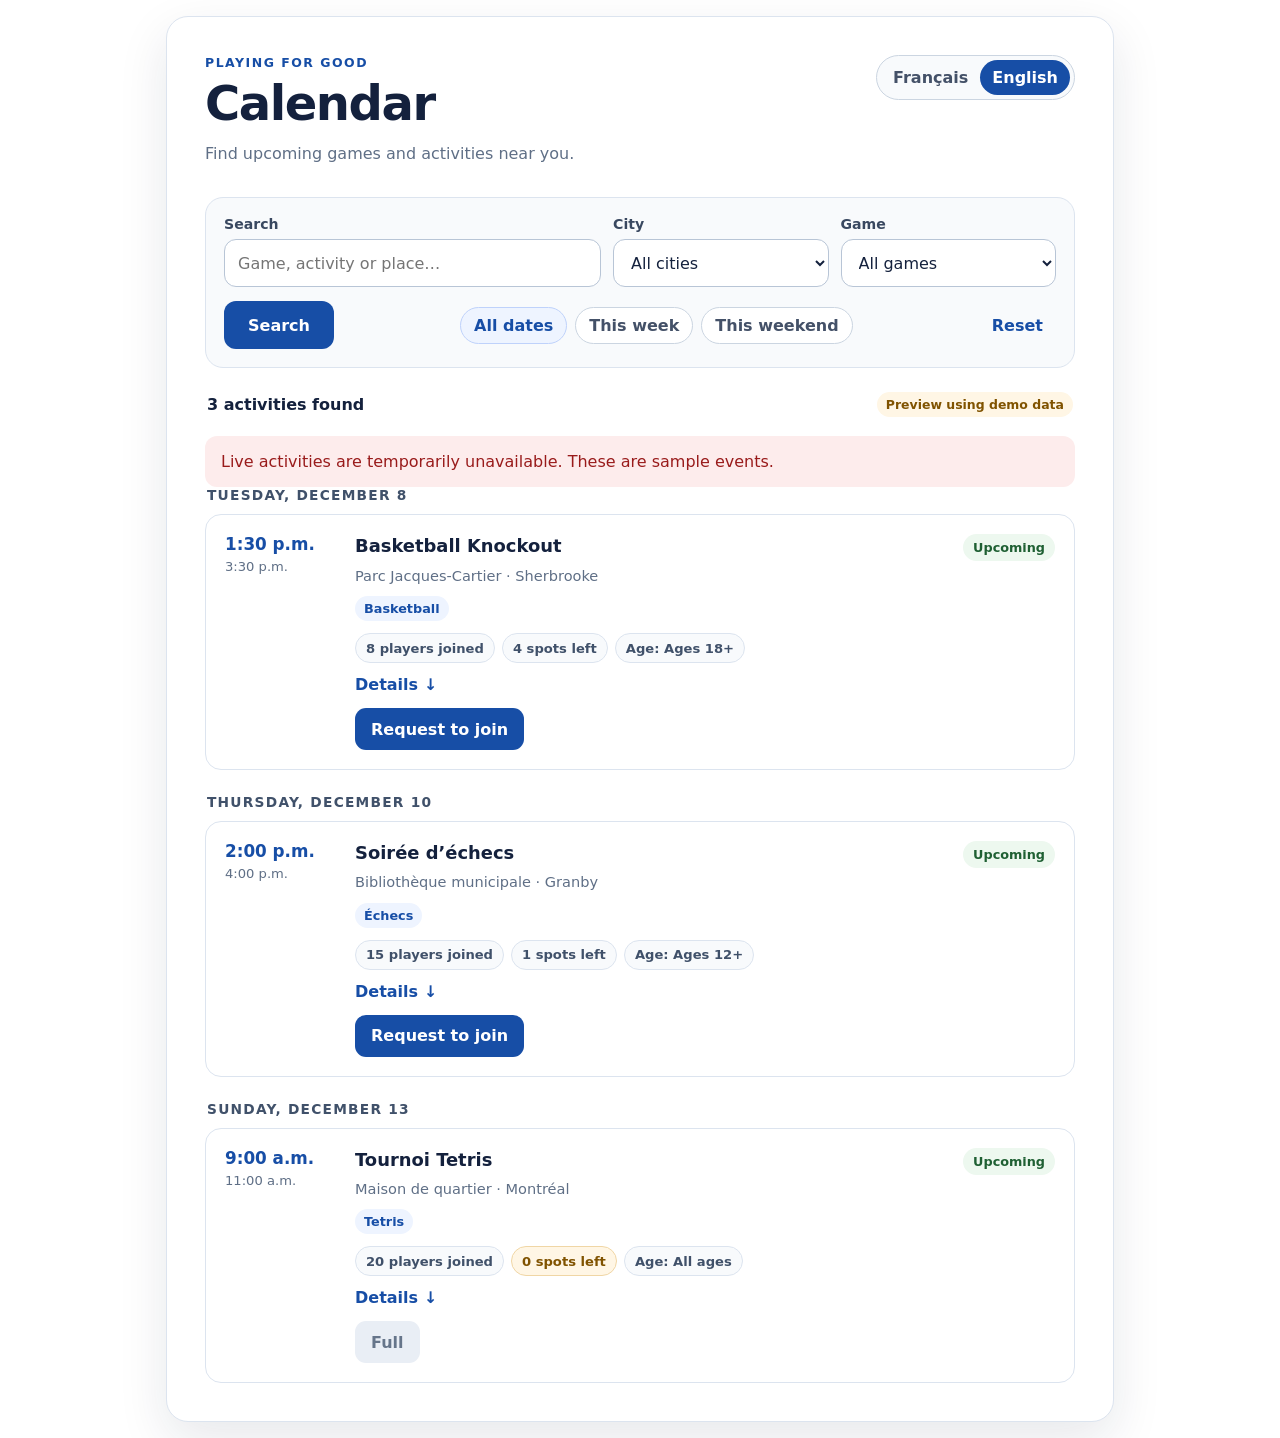
==== commit 9a7db2fb: "Reconcile event workflows and localization with reviewed language protocol" ====
--- a/index.html
+++ b/index.html
@@ -4,8 +4,8 @@
   <meta charset="utf-8" />
   <meta name="viewport" content="width=device-width, initial-scale=1" />
   <title>Calendrier — Jouer pour de bon</title>
-  <link rel="stylesheet" href="styles.css?v=20260807-1630" />
-  <link rel="stylesheet" href="availability.css?v=20260807-1630" />
+  <link rel="stylesheet" href="styles.css?v=20260921-001" />
+  <link rel="stylesheet" href="availability.css?v=20260921-001" />
 </head>
 <body>
   <main class="calendar-shell">
@@ -22,7 +22,7 @@
         </div>
       </div>
 
-      <section class="controls" data-i18n-aria-label="filtersLabel" aria-label="Filtres du calendrier">
+      <form id="searchForm" class="controls" role="search" data-i18n-aria-label="filtersLabel" aria-label="Filtres du calendrier">
         <div class="search-row">
           <div class="field">
             <label for="searchInput" data-i18n="searchLabel">Rechercher</label>
@@ -39,14 +39,15 @@
         </div>
 
         <div class="date-row">
+          <button id="searchButton" class="search-button" type="submit" data-i18n="searchLabel">Rechercher</button>
           <div class="date-filters" role="group" data-i18n-aria-label="rangeLabel" aria-label="Période">
-            <button class="filter-chip active" type="button" data-range="all" data-i18n="allDates">Toutes les dates</button>
-            <button class="filter-chip" type="button" data-range="week" data-i18n="thisWeek">Cette semaine</button>
-            <button class="filter-chip" type="button" data-range="weekend" data-i18n="thisWeekend">Ce week-end</button>
+            <button class="filter-chip active" type="button" data-range="all" data-i18n="allDates" aria-pressed="true">Toutes les dates</button>
+            <button class="filter-chip" type="button" data-range="week" data-i18n="thisWeek" aria-pressed="false">Cette semaine</button>
+            <button class="filter-chip" type="button" data-range="weekend" data-i18n="thisWeekend" aria-pressed="false">Ce week-end</button>
           </div>
           <button id="resetButton" class="reset-button" type="button" data-i18n="reset">Réinitialiser</button>
         </div>
-      </section>
+      </form>
 
       <div class="status-row">
         <p id="resultCount" class="result-count" aria-live="polite"></p>
@@ -58,9 +59,9 @@
     </section>
   </main>
 
-  <script src="i18n.js?v=20260807-1630"></script>
-  <script src="demo.js?v=20260807-1630"></script>
-  <script src="render.js?v=20260807-1630"></script>
-  <script type="module" src="script.js?v=20260807-1630"></script>
+  <script src="i18n.js?v=20260921-001"></script>
+  <script src="demo.js?v=20260921-001"></script>
+  <script src="render.js?v=20260921-001"></script>
+  <script type="module" src="script.js?v=20260921-001"></script>
 </body>
-</html>+</html>
